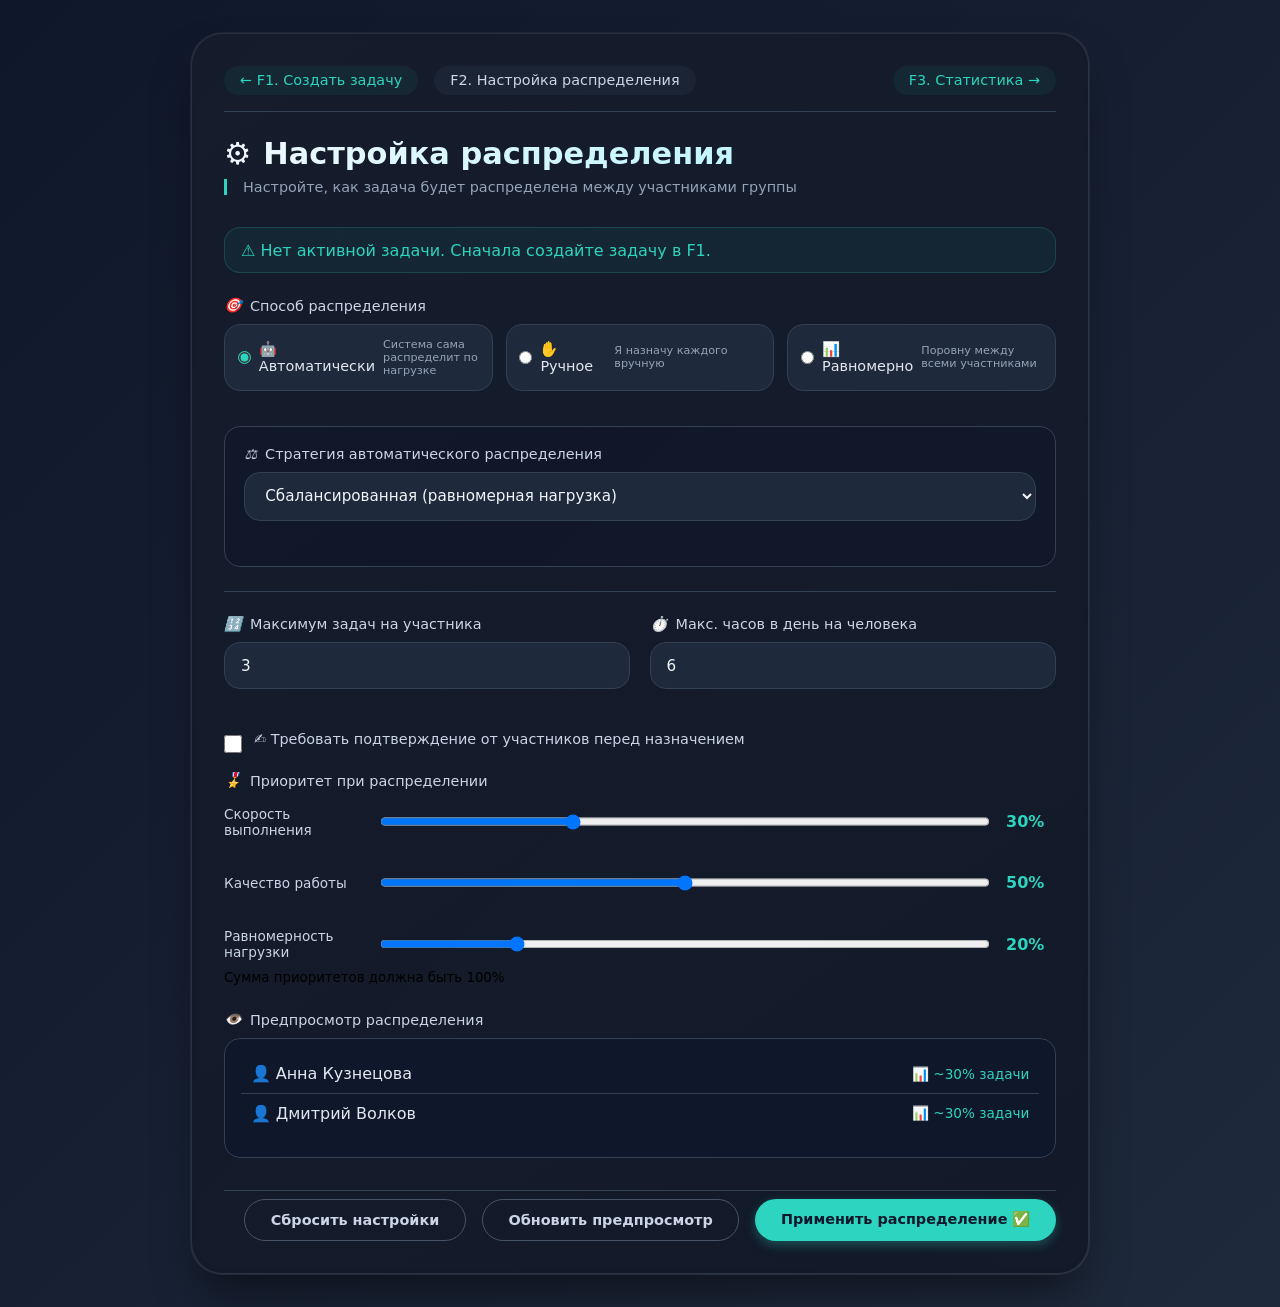
==== f2.html @ 87923260 "Feature #7449 Разработал форму настройки распределения. Добавил навигацию на сайте и переименовал се" ====
<!DOCTYPE html>
<html lang="ru">
<head>
    <meta charset="UTF-8">
    <meta name="viewport" content="width=device-width, initial-scale=1.0, user-scalable=yes">
    <title>F2: Настройка распределения групповой задачи</title>
    <link rel="stylesheet" href="f2.css">
</head>
<body>
<div class="form-container">
    <div class="glass-card">
        <div class="nav-modules">
            <a href="f1.html" class="module-link">← F1. Создать задачу</a>
            <span class="current-module">F2. Настройка распределения</span>
            <a href="f3.html" class="module-link">F3. Статистика →</a>
        </div>

        <h1>
            <span>⚙️</span> Настройка распределения
        </h1>
        <div class="sub">Настройте, как задача будет распределена между участниками группы</div>

        <div id="currentTaskInfo" class="task-info">
            <span id="taskNamePlaceholder">Задача не выбрана</span>
        </div>

        <form id="distributionForm">
            <div class="field-group">
                <label><i>🎯</i> Способ распределения</label>
                <div class="radio-group">
                    <label class="radio-card">
                        <input type="radio" name="distributionType" value="auto" checked>
                        <span class="radio-title">🤖 Автоматически</span>
                        <span class="radio-desc">Система сама распределит по нагрузке</span>
                    </label>
                    <label class="radio-card">
                        <input type="radio" name="distributionType" value="manual">
                        <span class="radio-title">✋ Ручное</span>
                        <span class="radio-desc">Я назначу каждого вручную</span>
                    </label>
                    <label class="radio-card">
                        <input type="radio" name="distributionType" value="equal">
                        <span class="radio-title">📊 Равномерно</span>
                        <span class="radio-desc">Поровну между всеми участниками</span>
                    </label>
                </div>
            </div>

            <div id="autoSettings" class="distribution-settings">
                <div class="field-group">
                    <label><i>⚖️</i> Стратегия автоматического распределения</label>
                    <select id="autoStrategy">
                        <option value="balanced">Сбалансированная (равномерная нагрузка)</option>
                        <option value="speed">Быстрая (кто свободнее)</option>
                        <option value="skill">По компетенциям (кто лучше подходит)</option>
                        <option value="custom">Кастомный вес участников</option>
                    </select>
                </div>

                <div id="customWeightsPanel" style="display: none;">
                    <label><i>📊</i> Веса участников (0-100%)</label>
                    <div id="weightsList" class="weights-container"></div>
                    <small>Укажите важность каждого участника для этой задачи</small>
                </div>
            </div>

            <div id="manualSettings" class="distribution-settings" style="display: none;">
                <label><i>👥</i> Назначить ответственных</label>
                <div id="manualAssignmentList" class="manual-list"></div>
            </div>

            <div id="equalSettings" class="distribution-settings" style="display: none;">
                <div class="info-box">
                    <span>ℹ️</span>
                    <div>Задача будет разделена на <strong id="equalPartsCount">0</strong> равных частей 
                    (по количеству участников). Каждый получит одинаковый объём работы.</div>
                </div>
            </div>

            <div class="divider"></div>

            <div class="row-2cols">
                <div class="field-group">
                    <label><i>🔢</i> Максимум задач на участника</label>
                    <input type="number" id="maxTasksPerMember" min="1" max="20" value="3">
                </div>
                <div class="field-group">
                    <label><i>⏱️</i> Макс. часов в день на человека</label>
                    <input type="number" id="maxHoursPerDay" min="1" max="12" value="6">
                </div>
            </div>

            <div class="checkbox-group">
                <input type="checkbox" id="requireApproval">
                <label>✍️ Требовать подтверждение от участников перед назначением</label>
            </div>

            <div class="field-group">
                <label><i>🎖️</i> Приоритет при распределении</label>
                <div class="priority-sliders">
                    <div class="slider-item">
                        <span>Скорость выполнения</span>
                        <input type="range" id="prioritySpeed" min="0" max="100" value="30">
                        <span class="slider-value" id="speedVal">30%</span>
                    </div>
                    <div class="slider-item">
                        <span>Качество работы</span>
                        <input type="range" id="priorityQuality" min="0" max="100" value="50">
                        <span class="slider-value" id="qualityVal">50%</span>
                    </div>
                    <div class="slider-item">
                        <span>Равномерность нагрузки</span>
                        <input type="range" id="priorityBalance" min="0" max="100" value="20">
                        <span class="slider-value" id="balanceVal">20%</span>
                    </div>
                </div>
                <small>Сумма приоритетов должна быть 100%</small>
                <div id="priorityWarning" class="warning-msg"></div>
            </div>

            <div class="preview-section">
                <label><i>👁️</i> Предпросмотр распределения</label>
                <div id="previewResult" class="preview-card">
                    <div class="preview-placeholder">Настройте параметры для предпросмотра</div>
                </div>
            </div>

            <div class="actions">
                <button type="button" class="btn btn-secondary" id="resetBtn">Сбросить настройки</button>
                <button type="button" class="btn btn-secondary" id="previewBtn">Обновить предпросмотр</button>
                <button type="submit" class="btn btn-primary">Применить распределение ✅</button>
            </div>
        </form>
    </div>
</div>

<div id="toastMessage" class="toast-msg">Настройки распределения сохранены!</div>

<script src="f2.js"></script>
</body>
</html>
---- f2.css ----
* {
    margin: 0;
    padding: 0;
    box-sizing: border-box;
}

body {
    background: linear-gradient(135deg, #0f172a 0%, #1e293b 100%);
    font-family: 'Inter', system-ui, -apple-system, 'Segoe UI', Roboto, sans-serif;
    padding: 2rem 1.5rem;
    min-height: 100vh;
    display: flex;
    align-items: center;
    justify-content: center;
}

.form-container {
    max-width: 900px;
    width: 100%;
    margin: 0 auto;
    background: rgba(255, 255, 255, 0.05);
    backdrop-filter: blur(2px);
    border-radius: 2rem;
    padding: 1px;
    box-shadow: 0 25px 45px -12px rgba(0, 0, 0, 0.5);
}

.glass-card {
    background: linear-gradient(145deg, #111827cc 0%, #0b1120cc 100%);
    backdrop-filter: blur(4px);
    border-radius: 2rem;
    padding: 2rem;
    border: 1px solid rgba(255, 255, 255, 0.1);
}

.nav-modules {
    display: flex;
    justify-content: flex-end;
    gap: 1rem;
    margin-bottom: 1.5rem;
    padding-bottom: 1rem;
    border-bottom: 1px solid #334155;
}

.module-link {
    color: #2dd4bf;
    text-decoration: none;
    font-size: 0.9rem;
    padding: 0.4rem 1rem;
    border-radius: 2rem;
    background: #2dd4bf10;
    transition: 0.2s;
}

.module-link:hover {
    background: #2dd4bf20;
    color: #5eead4;
}

.current-module {
    color: #cbd5e6;
    font-weight: 500;
    background: #33415540;
    padding: 0.4rem 1rem;
    border-radius: 2rem;
    font-size: 0.9rem;
    margin-right: auto;
}

.task-info {
    background: #2dd4bf10;
    border-radius: 1rem;
    padding: 0.8rem 1rem;
    margin-bottom: 1.5rem;
    border: 1px solid #2dd4bf30;
}

.task-info span {
    color: #2dd4bf;
    font-weight: 500;
}

h1 {
    font-size: 1.9rem;
    font-weight: 600;
    background: linear-gradient(135deg, #F0F9FF, #A5F3FC);
    background-clip: text;
    -webkit-background-clip: text;
    color: transparent;
    display: flex;
    align-items: center;
    gap: 12px;
    margin-bottom: 0.5rem;
}

.sub {
    color: #94a3b8;
    border-left: 3px solid #2dd4bf;
    padding-left: 1rem;
    margin-bottom: 2rem;
    font-size: 0.9rem;
}

.field-group {
    margin-bottom: 1.6rem;
}

label {
    display: flex;
    align-items: center;
    gap: 8px;
    font-weight: 500;
    font-size: 0.9rem;
    margin-bottom: 0.6rem;
    color: #cbd5e6;
}

input, select {
    width: 100%;
    padding: 0.85rem 1rem;
    background: #1e293b;
    border: 1px solid #334155;
    border-radius: 1rem;
    font-size: 0.95rem;
    color: #f1f5f9;
    font-family: inherit;
}

input:focus, select:focus {
    outline: none;
    border-color: #2dd4bf;
    box-shadow: 0 0 0 3px rgba(45, 212, 191, 0.2);
}

.row-2cols {
    display: grid;
    grid-template-columns: 1fr 1fr;
    gap: 1.2rem;
}

.radio-group {
    display: grid;
    grid-template-columns: repeat(auto-fit, minmax(150px, 1fr));
    gap: 0.8rem;
}

.radio-card {
    background: #1e293b;
    border: 1px solid #334155;
    border-radius: 1rem;
    padding: 0.8rem;
    cursor: pointer;
    transition: all 0.2s;
    display: flex;
    align-items: center;
    gap: 8px;
}

.radio-card:hover {
    border-color: #2dd4bf;
    background: #2dd4bf10;
}

.radio-card input {
    width: auto;
    accent-color: #2dd4bf;
}

.radio-title {
    font-weight: 500;
    color: #e2e8f0;
}

.radio-desc {
    font-size: 0.7rem;
    color: #94a3b8;
    margin-left: auto;
}

.distribution-settings {
    background: #0f172a80;
    border-radius: 1rem;
    padding: 1.2rem;
    margin: 1rem 0;
    border: 1px solid #334155;
}

.weights-container, .manual-list {
    display: flex;
    flex-direction: column;
    gap: 0.6rem;
    margin-top: 0.8rem;
}

.weight-item, .manual-item {
    display: flex;
    align-items: center;
    gap: 1rem;
    background: #1e293b;
    padding: 0.6rem 1rem;
    border-radius: 1rem;
    flex-wrap: wrap;
}

.weight-item span:first-child {
    width: 120px;
    color: #cbd5e6;
}

.weight-item input {
    flex: 1;
    padding: 0.5rem;
}

.manual-item input {
    width: auto;
    accent-color: #2dd4bf;
}

.manual-item span {
    color: #cbd5e6;
}

.info-box {
    background: #2dd4bf10;
    border-left: 3px solid #2dd4bf;
    padding: 1rem;
    border-radius: 0.75rem;
    display: flex;
    gap: 0.8rem;
    color: #cbd5e6;
}

.divider {
    height: 1px;
    background: #334155;
    margin: 1.5rem 0;
}

.priority-sliders {
    display: flex;
    flex-direction: column;
    gap: 1rem;
}

.slider-item {
    display: flex;
    align-items: center;
    gap: 1rem;
    flex-wrap: wrap;
}

.slider-item span:first-child {
    width: 140px;
    color: #cbd5e6;
    font-size: 0.85rem;
}

.slider-item input {
    flex: 1;
    min-width: 150px;
}

.slider-value {
    width: 50px;
    color: #2dd4bf;
    font-weight: 600;
}

.warning-msg {
    color: #f87171;
    font-size: 0.75rem;
    margin-top: 0.3rem;
}

/* Предпросмотр */
.preview-section {
    margin: 1.5rem 0;
}

.preview-card {
    background: #0f172a;
    border: 1px solid #334155;
    border-radius: 1rem;
    padding: 1rem;
    min-height: 120px;
}

.preview-placeholder {
    color: #64748b;
    text-align: center;
    padding: 1rem;
}

.preview-result-item {
    display: flex;
    justify-content: space-between;
    align-items: center;
    padding: 0.6rem;
    border-bottom: 1px solid #334155;
}

.preview-result-item:last-child {
    border-bottom: none;
}

.preview-member {
    font-weight: 500;
    color: #e2e8f0;
}

.preview-load {
    color: #2dd4bf;
    font-size: 0.85rem;
}

.checkbox-group {
    display: flex;
    align-items: center;
    gap: 12px;
    margin: 1rem 0;
}

.checkbox-group input {
    width: 18px;
    height: 18px;
    accent-color: #2dd4bf;
}

.actions {
    display: flex;
    justify-content: flex-end;
    gap: 1rem;
    margin-top: 2rem;
    padding-top: 0.5rem;
    border-top: 1px solid #334155;
    flex-wrap: wrap;
}

.btn {
    padding: 0.75rem 1.6rem;
    border-radius: 2rem;
    font-weight: 600;
    font-size: 0.9rem;
    cursor: pointer;
    border: none;
    font-family: inherit;
    transition: 0.2s;
}

.btn-secondary {
    background: transparent;
    border: 1px solid #475569;
    color: #cbd5e6;
}

.btn-secondary:hover {
    background: #334155;
}

.btn-primary {
    background: #2dd4bf;
    color: #0f172a;
    box-shadow: 0 4px 12px rgba(45, 212, 191, 0.3);
}

.btn-primary:hover {
    background: #14b8a6;
    transform: scale(0.97);
}

.toast-msg {
    position: fixed;
    bottom: 25px;
    left: 50%;
    transform: translateX(-50%);
    background: #2dd4bfdd;
    backdrop-filter: blur(12px);
    color: #0f172a;
    font-weight: 500;
    padding: 10px 24px;
    border-radius: 60px;
    font-size: 0.85rem;
    opacity: 0;
    transition: 0.2s;
    z-index: 1000;
    pointer-events: none;
}

@media (max-width: 640px) {
    .glass-card {
        padding: 1.5rem;
    }
    .row-2cols {
        grid-template-columns: 1fr;
    }
    .radio-group {
        grid-template-columns: 1fr;
    }
    .actions {
        flex-direction: column-reverse;
    }
    .btn {
        text-align: center;
    }
    .nav-modules {
        flex-wrap: wrap;
    }
}
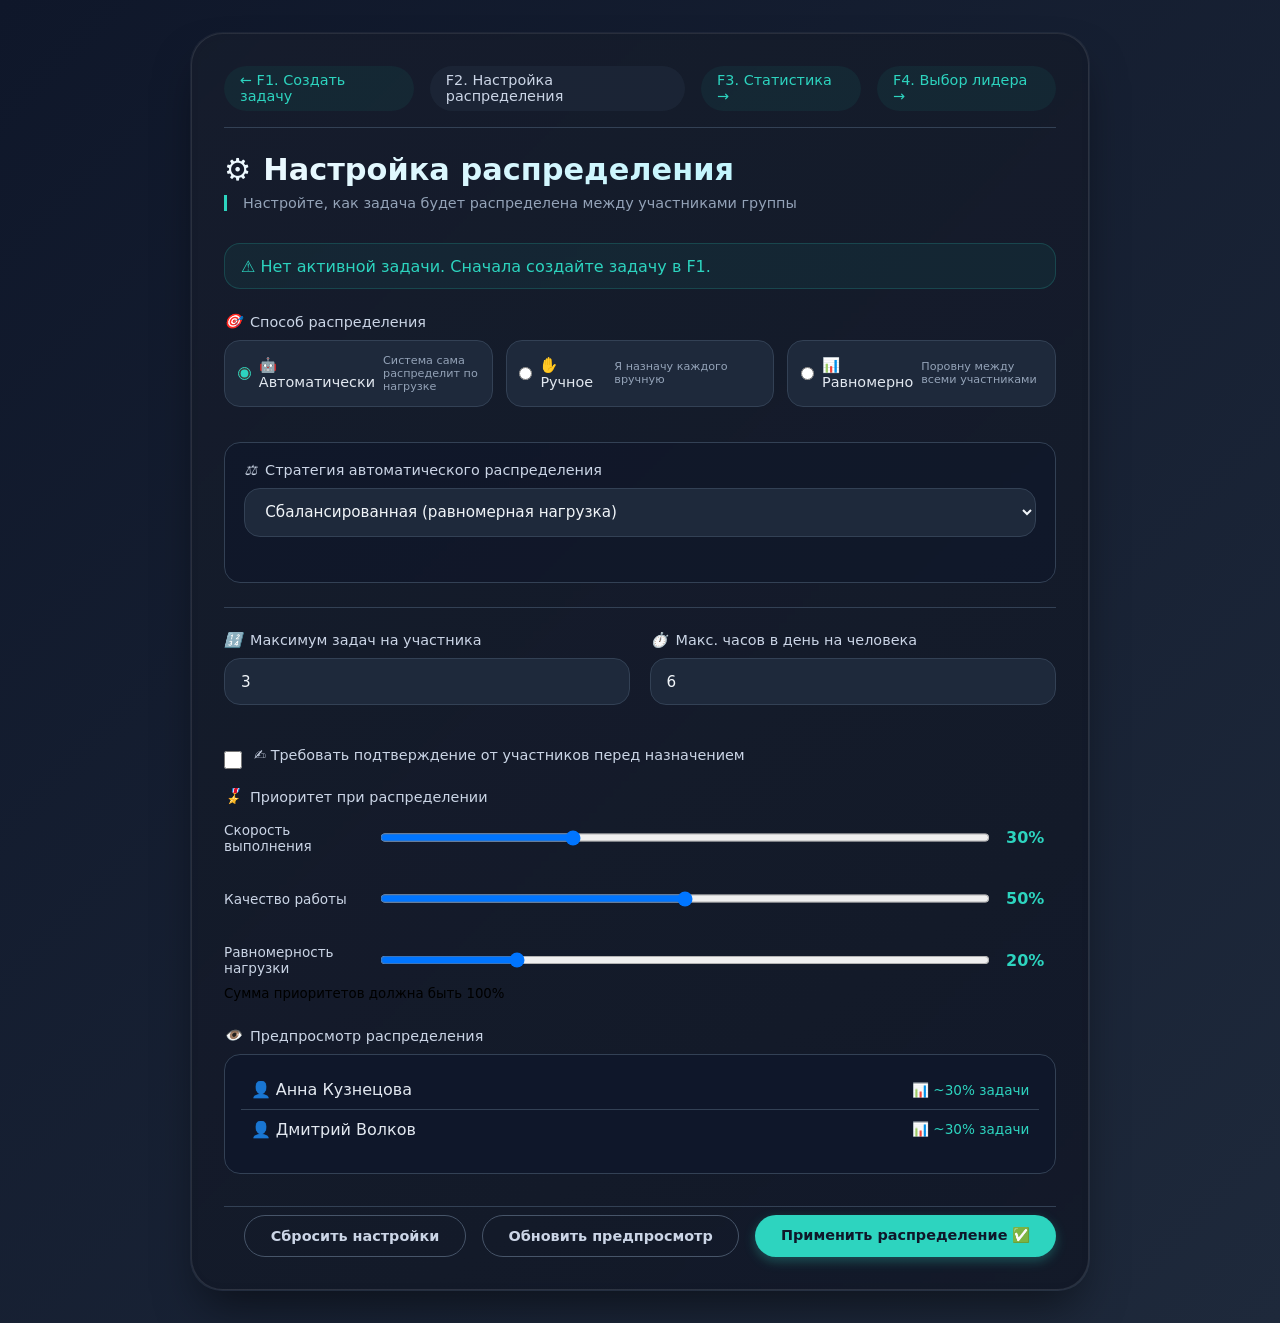
==== commit 973a331b: "Feature #7453 Реализовал форму для настройки типа выбора лидера" ====
--- a/f2.html
+++ b/f2.html
@@ -13,6 +13,7 @@
             <a href="f1.html" class="module-link">← F1. Создать задачу</a>
             <span class="current-module">F2. Настройка распределения</span>
             <a href="f3.html" class="module-link">F3. Статистика →</a>
+            <a href="f4.html" class="module-link">F4. Выбор лидера →</a>
         </div>
 
         <h1>
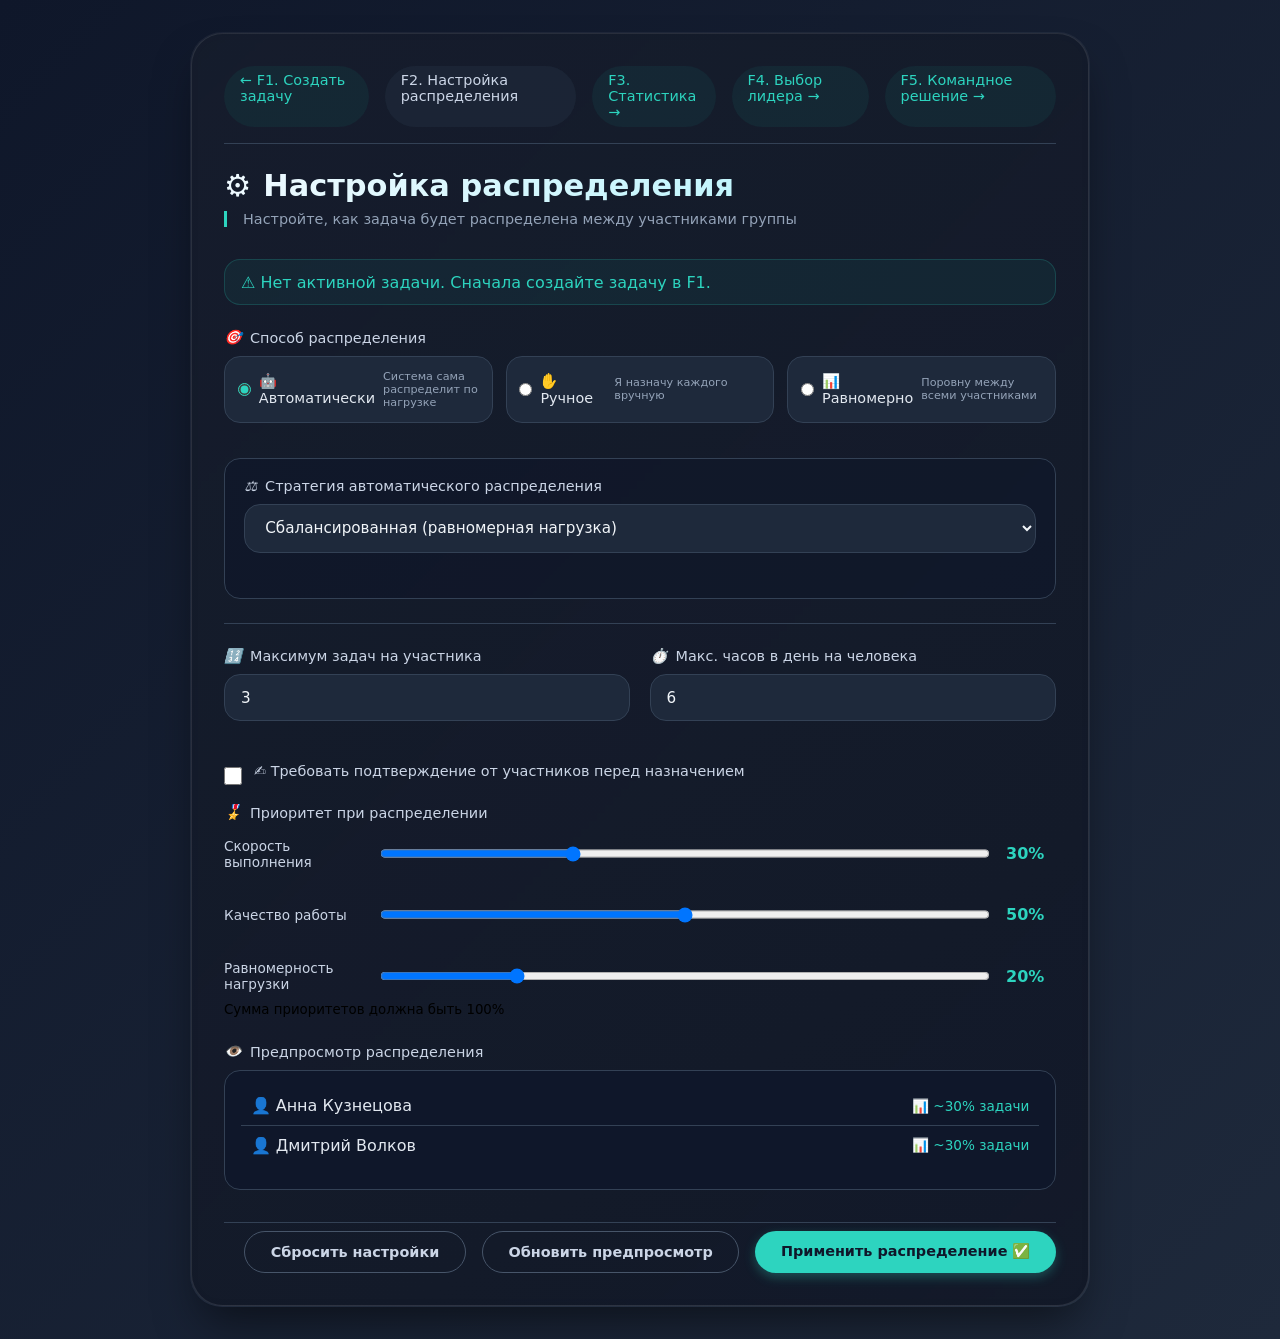
==== commit 5610934c: "Feature #7455 Реализовал отображение командного решения" ====
--- a/f2.html
+++ b/f2.html
@@ -14,6 +14,7 @@
             <span class="current-module">F2. Настройка распределения</span>
             <a href="f3.html" class="module-link">F3. Статистика →</a>
             <a href="f4.html" class="module-link">F4. Выбор лидера →</a>
+            <a href="f5.html" class="module-link">F5. Командное решение →</a>
         </div>
 
         <h1>
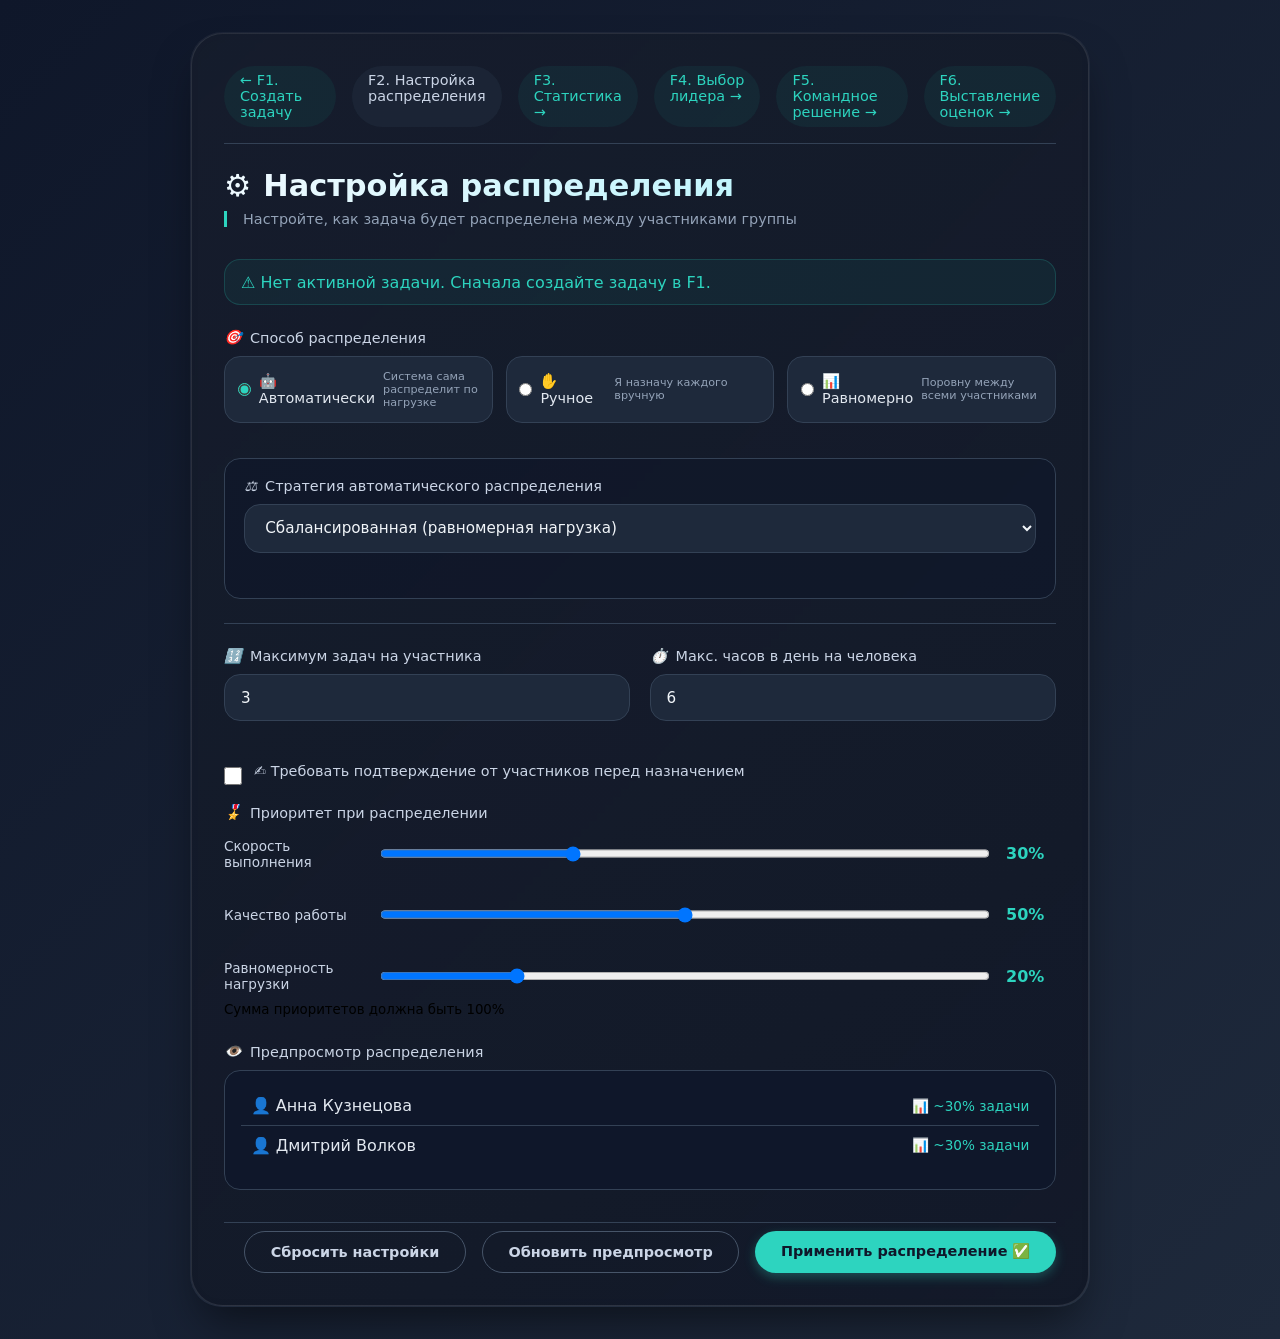
==== commit f8e6e03b: "Feature #7458 Реализовал выставление оценки" ====
--- a/f2.html
+++ b/f2.html
@@ -15,6 +15,7 @@
             <a href="f3.html" class="module-link">F3. Статистика →</a>
             <a href="f4.html" class="module-link">F4. Выбор лидера →</a>
             <a href="f5.html" class="module-link">F5. Командное решение →</a>
+            <a href="f6.html" class="module-link">F6. Выставление оценок →</a>
         </div>
 
         <h1>
